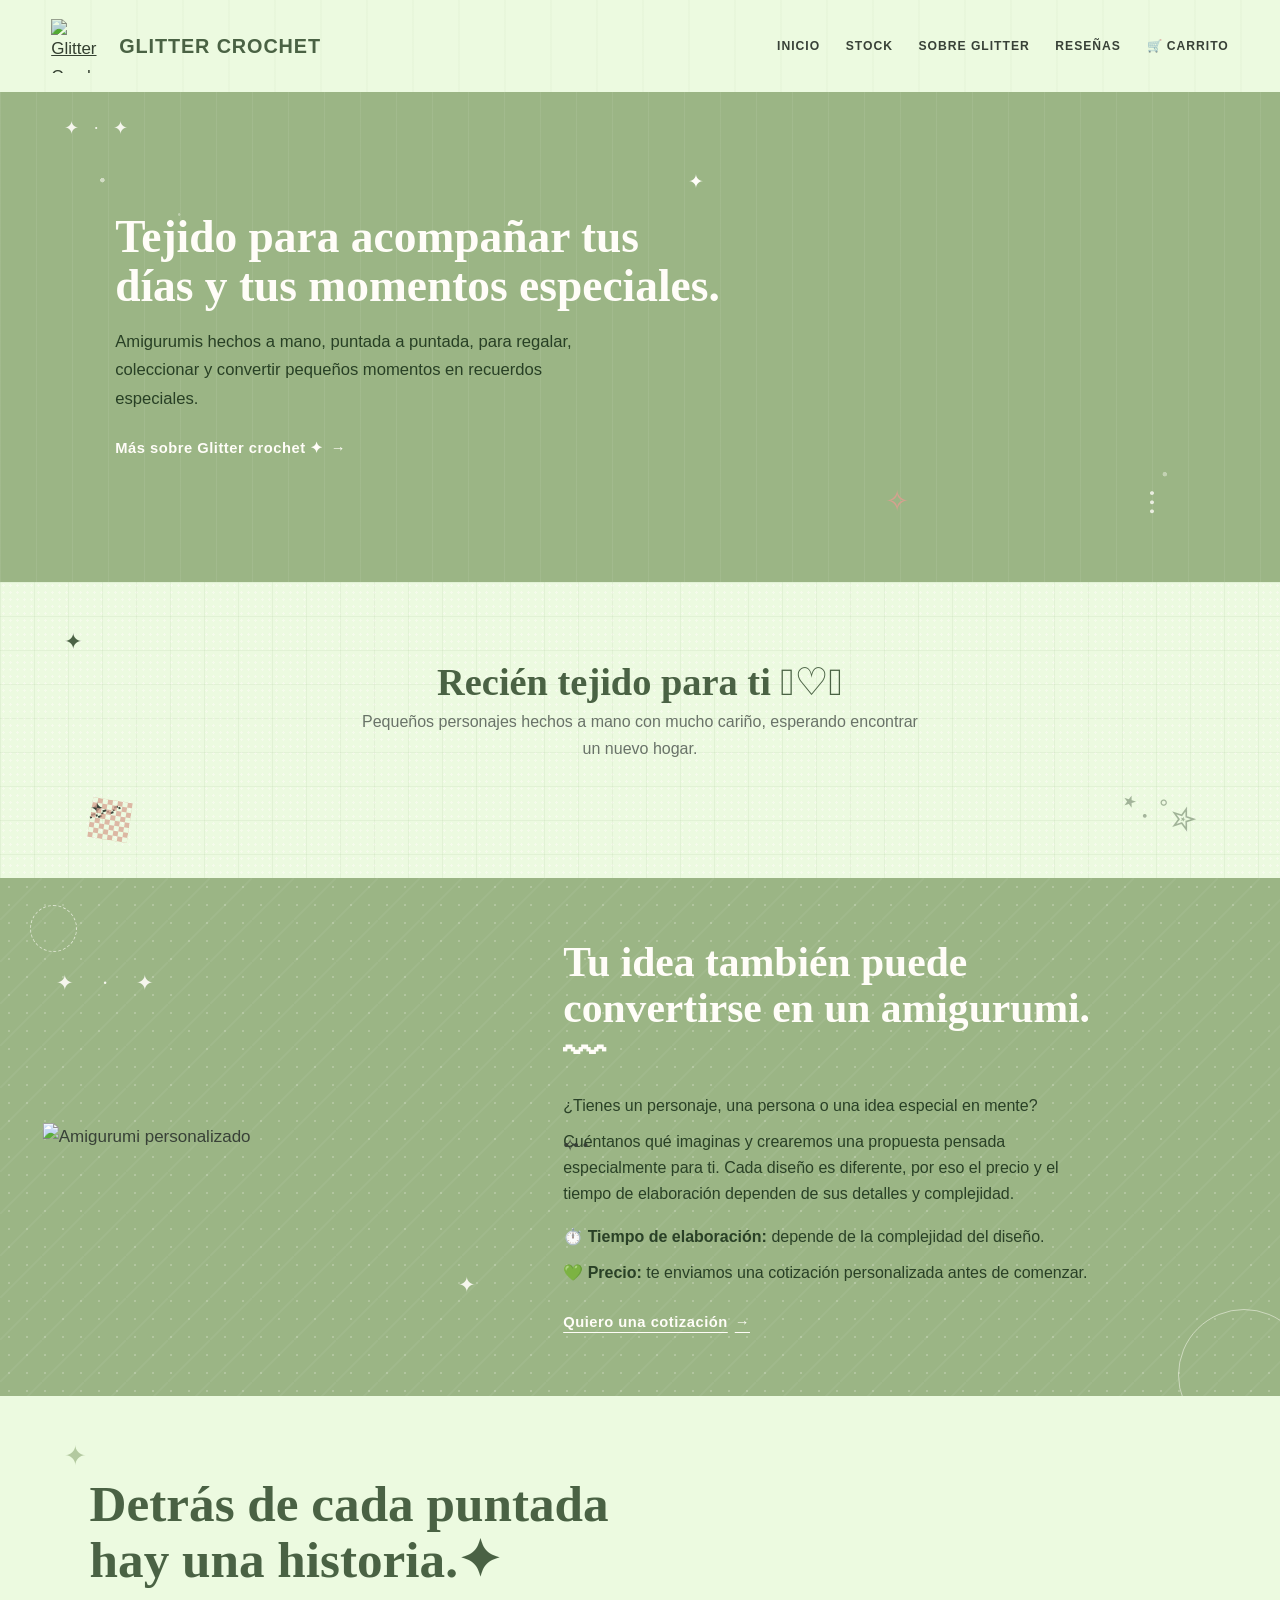
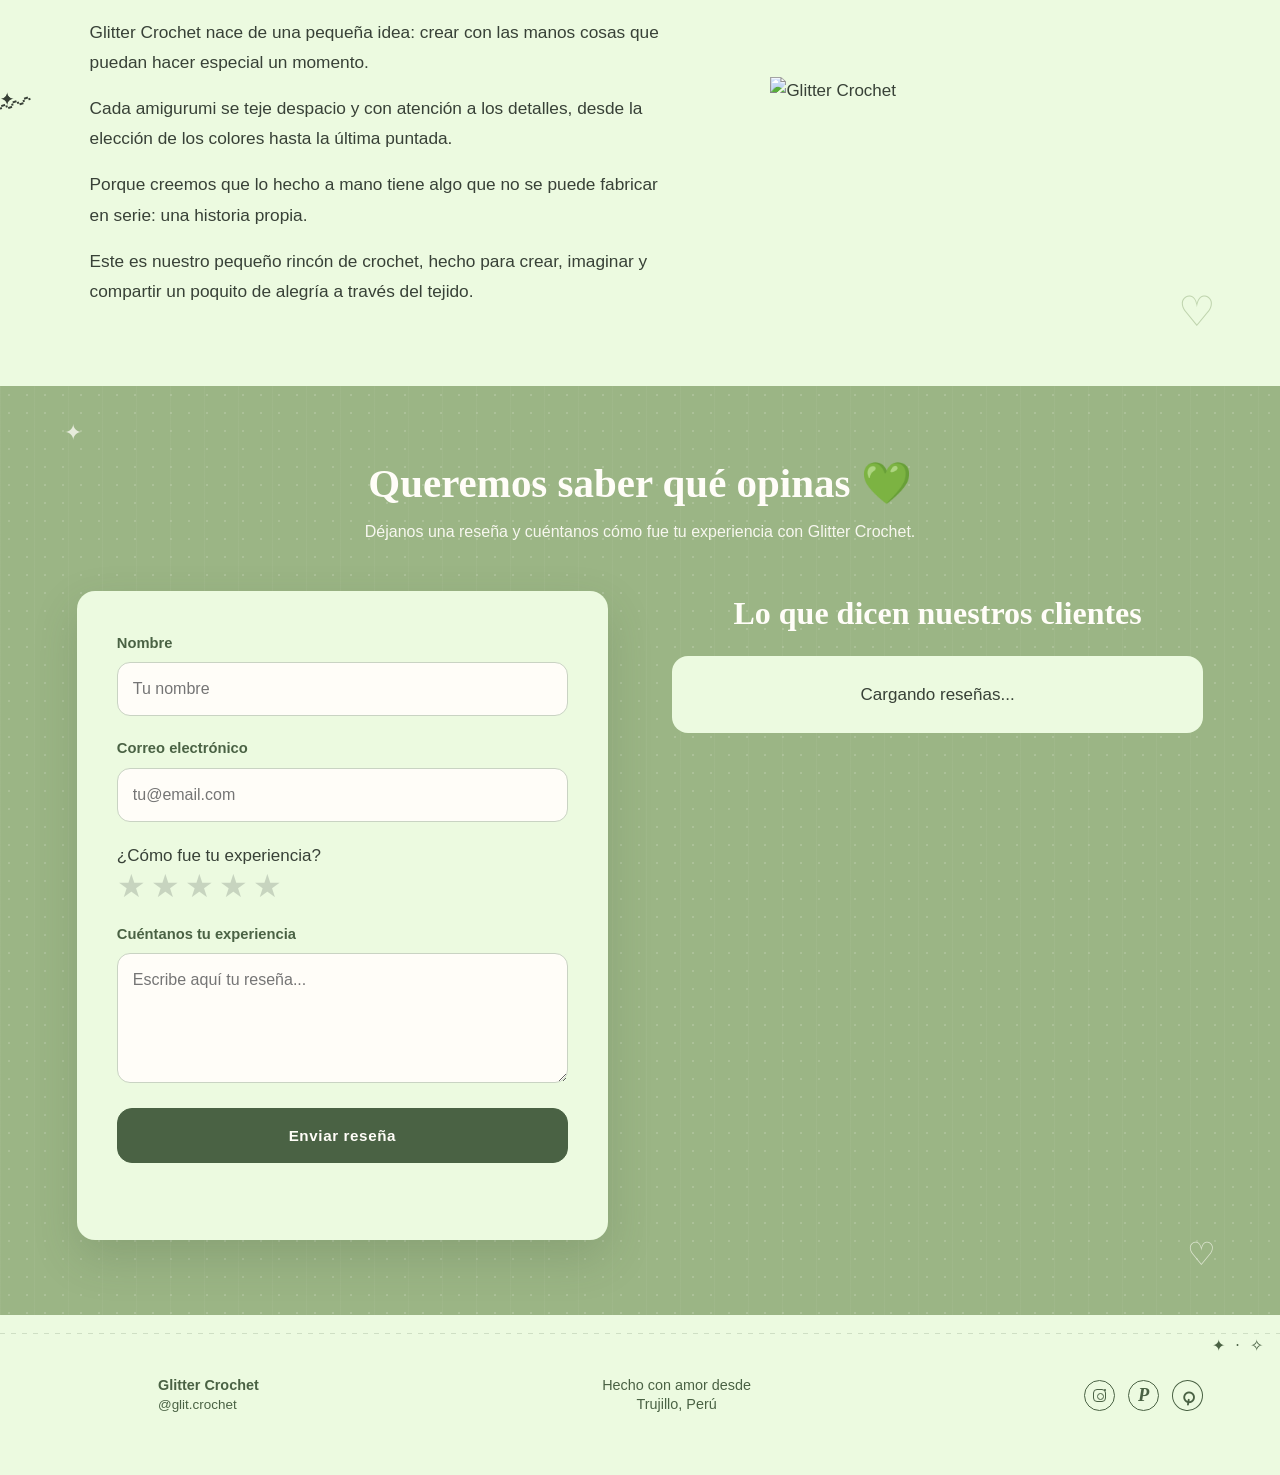
==== index.html @ 91cabe39 "Add files via upload" ====
<!DOCTYPE html>
<html lang="es">

<head>
    <meta charset="UTF-8">
    <meta name="viewport" content="width=device-width, initial-scale=1.0">

    <title>Glitter Crochet</title>

    <link rel="stylesheet" href="styles.css">
</head>

<body>

    <header>

    <a href="#inicio" class="logo">
        <img src="img/logo.jpg.jpeg" alt="Glitter Crochet">
    </a>

    <a href="#inicio" class="marca">Glitter Crochet</a>
    <nav>
    <a href="index.html">Inicio</a>

    <a href="index.html#stock">Stock</a>

    <a href="index.html#nosotros">Sobre Glitter</a>

    <a href="index.html#reseñas">Reseñas</a>

    <a href="carrito.html">
        🛒 Carrito
    </a>

</nav>

</header>


    <main>

        <section id="inicio" class="hero">

            <h2>Tejido para acompañar tus días y tus momentos especiales.</h2>

            <p>
                Amigurumis hechos a mano, puntada a puntada, para regalar, coleccionar y convertir pequeños momentos en recuerdos especiales.
            </p>
<div class="acciones-inicio">

</div>
            <a href="#nosotros" class="boton">
                Más sobre Glitter crochet ✦
            </a>

            <div class="doodles doodles-hero" aria-hidden="true">
                <span class="doodle-star">✦</span>
                <span class="doodle-dots">•••</span>
                <span class="doodle-spark">✧</span>
            </div>

        </section>

        <section id="stock" class="stock">

    <h2>Recién tejido para ti 𓆩♡𓆪</h2>

    <p>Pequeños personajes hechos a mano con mucho cariño, esperando encontrar un nuevo hogar.</p>

    <div id="productos" class="productos"></div>

    <div class="doodles doodles-stock" aria-hidden="true">
        <span class="doodle-star">✦</span>
        <span class="doodle-squiggle">〰</span>
        <span class="doodle-checker"></span>
    </div>

</section>

<section class="cotizacion-banner">

    <div class="cotizacion-imagen">

        <img
            src="img/cotizacion.jpeg"
            alt="Amigurumi personalizado"
        >

    </div>


    <div class="cotizacion-contenido">

        <h2>
            Tu idea también puede convertirse en un amigurumi. 〰
        </h2>

        <p>
            ¿Tienes un personaje, una persona o una idea especial en mente?
        </p>

        <p>
            Cuéntanos qué imaginas y crearemos una propuesta pensada especialmente para ti. Cada diseño es diferente, por eso el precio y el tiempo de elaboración dependen de sus detalles y complejidad.
        </p>

        <p>
            <strong>
                ⏱️ Tiempo de elaboración:
            </strong>
            depende de la complejidad del diseño.
        </p>

        <p>
            <strong>
                💚 Precio:
            </strong>
            te enviamos una cotización personalizada
            antes de comenzar.
        </p>

        <a
            href="solicitud.html"
            class="boton-cotizacion"
        >
            Quiero una cotización
        </a>

        <div class="doodles doodles-cotizacion" aria-hidden="true">
            <span class="doodle-spark">✧</span>
            <span class="doodle-dots">•••</span>
        </div>

    </div>

</section>
        <section id="nosotros" class="nosotros">

            <h2>Detrás de cada puntada hay una historia.✦ </h2>

            <p>
                Glitter Crochet nace de una pequeña idea: crear con las manos cosas que puedan hacer especial un momento.
                
                </p>
                 <p>

                Cada amigurumi se teje despacio y con atención a los detalles, desde la elección de los colores hasta la última puntada. 
                
                </p>
<p>
Porque creemos que lo hecho a mano tiene algo que no se puede fabricar en serie: una historia propia.
                
                </p>
                <p>

Este es nuestro pequeño rincón de crochet, hecho para crear, imaginar y compartir un poquito de alegría a través del tejido.
                
                </p>
                <div class="nosotros-imagen">
            <img src="img/imagen 3.jpeg" alt="Glitter Crochet">
        </div>
        
        <div class="doodles doodles-nosotros" aria-hidden="true">
    <span class="doodle-star">✦</span>
    <span class="doodle-squiggle">〰</span>
    <span class="doodle-spark">✧</span>
</div>

</section>

        <section id="reseñas" class="reseñas">

    <div class="reseñas-contenido">

        <h2>
            Queremos saber qué opinas 💚
        </h2>

        <p class="reseñas-intro">
            Déjanos una reseña y cuéntanos cómo fue tu experiencia con Glitter Crochet.
        </p>


        <form
            id="formularioReseña"
            class="formulario-reseña"
        >

            <div class="campo-reseña">

                <label for="nombreReseña">
                    Nombre
                </label>

                <input
                    type="text"
                    id="nombreReseña"
                    name="nombre"
                    placeholder="Tu nombre"
                    required
                >

            </div>


            <div class="campo-reseña">

                <label for="correoReseña">
                    Correo electrónico
                </label>

                <input
                    type="email"
                    id="correoReseña"
                    name="correo"
                    placeholder="tu@email.com"
                    required
                >

            </div>


            <div class="rating-reseña">

                <label class="campo-reseña">
                    ¿Cómo fue tu experiencia?
                </label>

                <div class="estrellas-input">

                    <input
                        type="radio"
                        id="estrella5"
                        name="rating"
                        value="5"
                        required
                    >

                    <label
                        for="estrella5"
                        title="5 estrellas"
                    >
                        ★
                    </label>


                    <input
                        type="radio"
                        id="estrella4"
                        name="rating"
                        value="4"
                    >

                    <label
                        for="estrella4"
                        title="4 estrellas"
                    >
                        ★
                    </label>


                    <input
                        type="radio"
                        id="estrella3"
                        name="rating"
                        value="3"
                    >

                    <label
                        for="estrella3"
                        title="3 estrellas"
                    >
                        ★
                    </label>


                    <input
                        type="radio"
                        id="estrella2"
                        name="rating"
                        value="2"
                    >

                    <label
                        for="estrella2"
                        title="2 estrellas"
                    >
                        ★
                    </label>


                    <input
                        type="radio"
                        id="estrella1"
                        name="rating"
                        value="1"
                    >

                    <label
                        for="estrella1"
                        title="1 estrella"
                    >
                        ★
                    </label>

                </div>

            </div>


            <div class="campo-reseña">

                <label for="textoReseña">
                    Cuéntanos tu experiencia
                </label>

                <textarea
                    id="textoReseña"
                    name="review"
                    placeholder="Escribe aquí tu reseña..."
                    required
                ></textarea>

            </div>


            <button
                type="submit"
                class="boton-reseña"
            >
                Enviar reseña
            </button>


            <p
                id="mensajeReseña"
                class="mensaje-reseña"
                aria-live="polite"
            ></p>

        </form>


        <div class="reseñas-publicadas">

            <h3>
                Lo que dicen nuestros clientes
            </h3>

            <div
                id="listaReseñas"
                class="lista-reseñas"
            >

                <p class="sin-reseñas">
                    Cargando reseñas...
                </p>

            </div>

        </div>

    </div>

</section>

    </main>


    <footer>

        <p class="footer-brand">Glitter Crochet<br><span>@glit.crochet</span></p>

        <p class="footer-love">Hecho con amor desde<br>Trujillo, Perú</p>

        <div class="footer-social" aria-label="Redes sociales">
            <a class="social-icon instagram" href="https://www.instagram.com/glit.crochet/" target="_blank" rel="noopener noreferrer" aria-label="Instagram">
                <span></span>
            </a>
            <a class="social-icon pinterest" href="https://pin.it/6JangsLad" target="_blank" rel="noopener noreferrer" aria-label="Pinterest">P</a>
            <a class="social-icon whatsapp" href="https://wa.me/51976206458" target="_blank" rel="noopener noreferrer" aria-label="WhatsApp">⌕</a>
        </div>

    </footer>
<div id="galeria" class="galeria">

    <button id="cerrarGaleria" class="cerrar">×</button>

    <button id="anterior" class="flecha izquierda">←</button>

    <div class="galeria-contenido">

        <img id="imagenGaleria" src="" alt="">

        <h2 id="nombreGaleria"></h2>

        <p id="precioGaleria"></p>

        <p id="descripcionGaleria"></p>

        <div id="miniaturas" class="miniaturas"></div>

    </div>

    <button id="siguiente" class="flecha derecha">→</button>

</div>
<script src="https://cdn.jsdelivr.net/npm/@supabase/supabase-js@2"></script>
<script src="supabase.js"></script>
    <script src="products.js"></script>
    <script src="sincronizar-stock.js"></script>
    <script src="app.js"></script>
    <script src="reseña.js"></script>

</body>

</html>
---- styles.css ----
/* =========================================================
   GLITTER CROCHET
   ESTILOS PRINCIPALES
   Diseño editorial, artesanal y delicado
   ========================================================= */


/* =========================================================
   1. FUENTES
   ========================================================= */

/* TEXTOS: JOSEFIN SANS */

@font-face {
    font-family: "Josefin Sans";
    src: url("fonts/JosefinSans/static/JosefinSans-Regular.ttf")
        format("truetype");
    font-weight: 400;
    font-style: normal;
    font-display: swap;
}

@font-face {
    font-family: "Josefin Sans";
    src: url("fonts/JosefinSans/static/JosefinSans-SemiBold.ttf")
        format("truetype");
    font-weight: 600;
    font-style: normal;
    font-display: swap;
}

@font-face {
    font-family: "Josefin Sans";
    src: url("fonts/JosefinSans/static/JosefinSans-Bold.ttf")
        format("truetype");
    font-weight: 700;
    font-style: normal;
    font-display: swap;
}


/* TÍTULOS: TELMA */

@font-face {
    font-family: "Telma";
    src: url("fonts/Telma_Complete/Fonts/Telma-Bold.ttf")
        format("truetype");
    font-weight: 700;
    font-style: normal;
    font-display: swap;
}


/* =========================================================
   2. VARIABLES DE MARCA
   ========================================================= */

:root {
    --verde: #9BB585;
    --verde-oscuro: #4A6244;
    --verde-claro: #D8EACB;

    --crema: #ECFAE0;
    --blanco: #FFFDF8;

    --texto: #384137;
    --texto-suave: #697368;

    --linea: #C9D3C3;

    --rosa: #9B625C;

    --durazno: #D6A18F;

    --fondo-tarjeta: #F7FBED;

    --dorado: #D9B24C;

    --sombra:
        0 10px 24px rgba(57, 76, 53, 0.08);

    --sombra-hover:
        0 14px 30px rgba(57, 76, 53, 0.13);
}


/* =========================================================
   3. RESET Y BASE
   ========================================================= */

* {
    box-sizing: border-box;
    margin: 0;
    padding: 0;
}

html {
    scroll-behavior: smooth;
}

body {
    width: 100%;
    min-width: 320px;

    margin: 0;
    padding: 0;

    overflow-x: hidden;

    background: var(--crema);

    color: var(--texto);

    font-family:
        "Josefin Sans",
        Arial,
        sans-serif;

    font-size: 17px;

    line-height: 1.65;
}

main {
    min-height: 65vh;
}

img {
    display: block;
    max-width: 100%;
}

a {
    color: inherit;
}

button,
input,
textarea,
select {
    font: inherit;
}


/* =========================================================
   4. TÍTULOS GENERALES
   ========================================================= */

h1,
h2,
h3 {
    color: var(--verde-oscuro);

    font-family:
        "Telma",
        Georgia,
        serif;

    font-weight: 700;

    line-height: 1.15;
}

h1 {
    font-size: clamp(2.5rem, 5vw, 4.2rem);
}

h2 {
    font-size: clamp(2.3rem, 4vw, 3.5rem);
}

h3 {
    font-size: 1.1rem;
}


/* =========================================================
   5. BOTONES / ENLACES DE ACCIÓN
   ========================================================= */

.boton,
.boton-cotizacion,
.boton-personaliza,
.eliminar {
    display: inline-flex;

    align-items: center;

    gap: 7px;

    padding: 0;

    border: 0;

    background: transparent;

    color: var(--verde-oscuro);

    cursor: pointer;

    font-family:
        "Josefin Sans",
        Arial,
        sans-serif;

    font-size: 0.92rem;

    font-weight: 700;

    letter-spacing: 0.035em;

    text-decoration: none;
}

.boton::after,
.boton-cotizacion::after,
.boton-personaliza::after {
    content: "→";

    transition:
        transform 0.2s ease;
}

.boton:hover::after,
.boton-cotizacion:hover::after,
.boton-personaliza:hover::after {
    transform: translateX(5px);
}


/* =========================================================
   6. HEADER
   ========================================================= */

body > header {
    position: relative;

    display: flex;

    align-items: center;

    width: 100%;

    min-height: 92px;

    margin: 0;

    gap: 14px;

    padding:
        14px
        clamp(20px, 4vw, 58px);

    background-color: var(--crema);

    background-image:
        repeating-linear-gradient(
            90deg,
            transparent 0,
            transparent 44px,
            rgba(155, 181, 133, 0.10) 45px,
            transparent 46px
        );
}

.logo {
    flex: 0 0 auto;

    display: inline-flex;

    align-items: center;
}

.logo img {
    width: 54px;
    height: 54px;

    object-fit: contain;

    mix-blend-mode: multiply;
}

.marca {
    color: var(--verde-oscuro);

    font-family:
        "Josefin Sans",
        Arial,
        sans-serif;

    font-size:
        clamp(1.18rem, 1.55vw, 1.52rem);

    font-weight: 700;

    letter-spacing: 0.045em;

    text-decoration: none;

    text-transform: uppercase;

    white-space: nowrap;
}

nav {
    display: flex;

    align-items: center;

    justify-content: flex-end;

    gap:
        clamp(14px, 2vw, 29px);

    margin-left: auto;
}

nav a {
    position: relative;

    color: var(--texto);

    font-family:
        "Josefin Sans",
        Arial,
        sans-serif;

    font-size: 0.76rem;

    font-weight: 600;

    letter-spacing: 0.08em;

    text-decoration: none;

    text-transform: uppercase;
}

nav a::after {
    position: absolute;

    right: 0;
    bottom: -5px;
    left: 0;

    height: 1px;

    background: var(--verde-oscuro);

    content: "";

    transform:
        scaleX(0);

    transform-origin: left;

    transition:
        transform 0.2s ease;
}

nav a:hover::after,
nav a:focus-visible::after {
    transform:
        scaleX(1);
}


/* =========================================================
   7. HERO
   ========================================================= */

.hero {
    position: relative;

    isolation: isolate;

    display: flex;

    min-height: 490px;

    flex-direction: column;

    align-items: flex-start;

    justify-content: center;

    overflow: hidden;

    width: 100%;

    padding:
        70px
        clamp(42px, 9vw, 135px);

    background-color: var(--verde);

    background-image:
        repeating-linear-gradient(
            90deg,
            rgba(255, 253, 248, 0.075) 0,
            rgba(255, 253, 248, 0.075) 1px,
            transparent 1px,
            transparent 36px
        ),
        radial-gradient(
            circle at 8% 18%,
            rgba(255, 253, 248, 0.55) 0 2px,
            transparent 2.5px
        ),
        radial-gradient(
            circle at 14% 25%,
            rgba(255, 253, 248, 0.35) 0 1px,
            transparent 1.5px
        ),
        radial-gradient(
            circle at 91% 78%,
            rgba(255, 253, 248, 0.4) 0 2px,
            transparent 2.5px
        );
}

.hero::before {
    position: absolute;

    top: 22px;
    left:
        clamp(28px, 5vw, 88px);

    color:
        rgba(255, 253, 248, 0.9);

    content:
        "✦  ·  ✦";

    font-family: Georgia, serif;

    font-size: 1.1rem;

    letter-spacing: 0.3em;

    pointer-events: none;
}

.hero::after {
    position: absolute;

    z-index: -1;

    top: 50%;

    right:
        clamp(42px, 12vw, 190px);

    width:
        min(20vw, 235px);

    height:
        min(20vw, 235px);

    background:
        url("img/Logo.jpg.jpeg")
        center / contain no-repeat;

    content: "";

    mix-blend-mode: multiply;

    opacity: 0.82;

    transform:
        translateY(-50%);
}

.hero h2 {
    max-width: 610px;

    margin-bottom: 16px;

    color: var(--blanco);

    font-size:
        clamp(2.55rem, 3.55vw, 3.85rem);

    line-height: 1.08;
}

.hero p {
    max-width: 485px;

    margin-bottom: 23px;

    color: #284025;

    font-family:
        "Josefin Sans",
        Arial,
        sans-serif;

    font-size: 1.04rem;

    line-height: 1.72;
}

.hero .boton {
    color: var(--blanco);
}


/* =========================================================
   8. DECORACIONES DEL HERO
   ========================================================= */

.doodles {
    position: absolute;

    z-index: 2;

    pointer-events: none;
}

.doodles-hero {
    inset: 0;
}

.doodle-star,
.doodle-spark,
.doodle-dots,
.doodle-squiggle,
.doodle-checker {
    position: absolute;

    display: block;

    line-height: 1;
}

.doodle-star,
.doodle-spark,
.doodle-dots,
.doodle-squiggle {
    font-family: Georgia, serif;
}

.doodle-dots {
    letter-spacing: 0.22em;
}

.doodle-squiggle {
    font-size: 2rem;

    letter-spacing: -0.28em;

    transform:
        rotate(-18deg);
}

.doodle-checker {
    width: 40px;
    height: 40px;

    background:
        conic-gradient(
            var(--durazno) 25%,
            transparent 0 50%,
            var(--durazno) 0 75%,
            transparent 0
        );

    background-size: 10px 10px;

    opacity: 0.75;

    transform:
        rotate(9deg);
}

.doodles-hero .doodle-star {
    top: 80px;
    right: 45%;

    color: var(--blanco);

    font-size: 1.2rem;
}

.doodles-hero .doodle-dots {
    right: 9%;
    bottom: 70px;

    color:
        rgba(255, 253, 248, 0.78);

    font-size: 1rem;

    transform:
        rotate(90deg);
}

.doodles-hero .doodle-spark {
    right: 29%;
    bottom: 66px;

    color: var(--durazno);

    font-size: 1.8rem;
}


/* =========================================================
   9. CATÁLOGO / STOCK
   ========================================================= */

.stock {
    position: relative;

    overflow: hidden;

    padding:
        78px
        clamp(30px, 7vw, 105px);

    background-color: var(--crema);

    background-image:
        linear-gradient(
            rgba(155, 181, 133, 0.12) 1px,
            transparent 1px
        ),
        linear-gradient(
            90deg,
            rgba(155, 181, 133, 0.12) 1px,
            transparent 1px
        ),
        radial-gradient(
            circle at 50% 50%,
            rgba(255, 253, 248, 0.45) 0 1px,
            transparent 1.5px
        );

    background-size:
        34px 34px,
        34px 34px,
        7px 7px;
}

.stock > h2,
.stock > p,
.productos {
    position: relative;

    z-index: 2;
}

.stock > h2 {
    margin-bottom: 5px;

    font-size:
        clamp(2.35rem, 3vw, 3.25rem);

    text-align: center;
}

.stock > p {
    max-width: 560px;

    margin: 0 auto;

    color: var(--texto-suave);

    font-family:
        "Josefin Sans",
        Arial,
        sans-serif;

    font-size: 1rem;

    text-align: center;
}

.stock::before {
    position: absolute;

    top: 43px;
    left:
        clamp(22px, 5vw, 75px);

    color: var(--verde-oscuro);

    content: "✦";

    font-family: Georgia, serif;

    font-size: 1.35rem;

    pointer-events: none;
}

.stock::after {
    position: absolute;

    right:
        clamp(24px, 6vw, 90px);

    bottom: 40px;

    color: var(--verde-oscuro);

    content: "⋆.˚✮";

    font-family: Georgia, serif;

    font-size: 2rem;

    letter-spacing: 0.15em;

    opacity: 0.46;

    transform:
        rotate(18deg);

    pointer-events: none;
}


/* =========================================================
   10. TARJETAS DE PRODUCTOS
   ========================================================= */

.productos {
    display: grid;

    max-width: 1110px;

    grid-template-columns:
        repeat(3, minmax(0, 1fr));

    gap: 22px;

    margin:
        38px auto 0;

    text-align: left;
}

.producto {
    position: relative;

    display: flex;

    min-width: 0;

    flex-direction: column;

    overflow: hidden;

    border: 0;

    background-color: var(--fondo-tarjeta);

    background-image:
        repeating-linear-gradient(
            135deg,
            rgba(155, 181, 133, 0.045) 0,
            rgba(155, 181, 133, 0.045) 1px,
            transparent 1px,
            transparent 10px
        );

    box-shadow:
        0 1px 0 var(--linea);

    transition:
        transform 0.25s ease,
        box-shadow 0.25s ease;
}

.producto:hover {
    box-shadow: var(--sombra-hover);

    transform:
        translateY(-5px);
}

.producto::after {
    position: absolute;

    top: 12px;
    right: 13px;

    z-index: 2;

    color: var(--blanco);

    content: "✦";

    font-family: Georgia, serif;

    font-size: 1rem;

    text-shadow:
        0 1px 4px rgba(57, 65, 55, 0.35);
}

.producto img {
    width: 100%;
    height: 280px;

    background: #DCEBD2;

    object-fit: cover;
}

.producto h3 {
    margin:
        21px 20px 4px;

    color: var(--texto);

    font-family:
        "Telma",
        Georgia,
        serif;

    font-size: 1.1rem;
}

.producto p {
    margin:
        4px 20px;

    color: var(--texto-suave);

    font-family:
        "Josefin Sans",
        Arial,
        sans-serif;
}

.producto .precio {
    margin-top: 10px;

    color: var(--verde-oscuro);

    font-size: 1.08rem;

    font-weight: 700;
}

.disponible {
    color: var(--verde-oscuro) !important;

    font-weight: 600;
}

.agotado {
    color: var(--rosa) !important;

    font-weight: 700;
}

.producto button {
    align-self: flex-start;

    margin:
        18px 20px 22px;

    padding: 0;

    border: 0;

    background: transparent;

    color: var(--verde-oscuro);

    cursor: pointer;

    font-family:
        "Josefin Sans",
        Arial,
        sans-serif;

    font-size: 0.9rem;

    font-weight: 700;

    letter-spacing: 0.03em;
}

.producto button::after {
    margin-left: 7px;

    content: "→";
}

.producto button:hover {
    text-decoration: underline;

    text-underline-offset: 4px;
}


/* =========================================================
   11. COTIZACIÓN
   ========================================================= */

.cotizacion-banner {
    position: relative;

    display: grid;

    grid-template-columns:
        minmax(260px, 0.8fr)
        minmax(380px, 1.2fr);

    min-height: 410px;

    overflow: hidden;

    background-color: var(--verde);

    background-image:
        radial-gradient(
            rgba(255, 253, 248, 0.22) 1px,
            transparent 1.5px
        ),
        linear-gradient(
            135deg,
            transparent 0 48%,
            rgba(255, 253, 248, 0.055) 49% 51%,
            transparent 52%
        );

    background-size:
        18px 18px,
        42px 42px;
}

.cotizacion-banner::before {
    position: absolute;

    top: 27px;
    left: 30px;

    width: 45px;
    height: 45px;

    border:
        1px dashed
        rgba(255, 253, 248, 0.65);

    border-radius: 50%;

    content: "";

    pointer-events: none;
}

.cotizacion-banner::after {
    position: absolute;

    right: -30px;
    bottom: -45px;

    width: 130px;
    height: 130px;

    border:
        1px solid
        rgba(255, 253, 248, 0.5);

    border-radius: 50%;

    content: "";

    pointer-events: none;
}

.cotizacion-imagen {
    position: relative;

    display: flex;

    align-items: center;

    justify-content: center;

    overflow: hidden;

    padding: 26px 8px;
}

.cotizacion-imagen img {
    width: 142%;

    max-width: none;

    height: auto;

    object-fit: contain;

    transform:
        translateX(7%);
}

.cotizacion-imagen::before,
.cotizacion-imagen::after {
    position: absolute;

    z-index: 1;

    color:
        rgba(255, 253, 248, 0.9);

    font-family: Georgia, serif;

    pointer-events: none;
}

.cotizacion-imagen::before {
    top: 17%;
    left: 11%;

    content: "✦ · ✦";

    font-size: 1.3rem;

    letter-spacing: 0.55em;
}

.cotizacion-imagen::after {
    right: 7%;
    bottom: 18%;

    content: "✦";

    font-size: 1.3rem;
}

.cotizacion-contenido {
    position: relative;

    z-index: 1;

    display: flex;

    max-width: 670px;

    flex-direction: column;

    align-items: flex-start;

    justify-content: center;

    padding:
        62px
        clamp(38px, 6vw, 92px)
        62px
        clamp(26px, 4vw, 58px);
}

.cotizacion-contenido h2 {
    max-width: 560px;

    margin-bottom: 16px;

    color: var(--blanco);

    font-size:
        clamp(2.35rem, 3.25vw, 3.5rem);

    line-height: 1.1;
}

.cotizacion-contenido p {
    max-width: 575px;

    margin-bottom: 10px;

    color: #294026;

    font-family:
        "Josefin Sans",
        Arial,
        sans-serif;

    font-size: 1rem;

    line-height: 1.62;
}

.cotizacion-contenido p:nth-of-type(2) {
    margin-bottom: 17px;
}

.boton-cotizacion {
    margin-top: 14px;

    color: var(--blanco);

    text-decoration: underline;

    text-decoration-thickness: 1px;

    text-underline-offset: 5px;
}


/* =========================================================
   12. SOBRE GLITTER
   ========================================================= */

.nosotros {
    position: relative;

    overflow: hidden;

    width: 100%;

    padding:
        80px
        clamp(24px, 7vw, 100px);

    background: var(--crema);
}

.nosotros-contenido {
    position: relative;

    z-index: 2;

    display: grid;

    width: min(1200px, 100%);

    grid-template-columns:
        minmax(0, 1fr)
        minmax(280px, 400px);

    align-items: center;

    gap:
        clamp(45px, 7vw, 90px);

    margin: 0 auto;
}


/* TEXTO */

.nosotros-texto {
    width: 100%;

    max-width: 680px;
}

.nosotros-texto h2 {
    margin-top: 0;

    margin-bottom: 22px;

    color: var(--verde-oscuro);

    font-family:
        "Telma",
        Georgia,
        serif;

    font-size:
        clamp(2.4rem, 4vw, 3.8rem);

    line-height: 1.08;
}

.nosotros-texto p {
    margin-bottom: 16px;

    color: var(--texto-suave);

    font-family:
        "Josefin Sans",
        Arial,
        sans-serif;

    font-size: 1.02rem;

    line-height: 1.78;
}


/* IMAGEN */

.nosotros-imagen {
    width: 100%;

    max-width: 600px;

    justify-self: end;

    display: flex;

    align-items: center;

    justify-content: center;

    background: transparent;

    border: none;

    box-shadow: none;

    outline: none;

    padding: 0;

    margin: 0;
}

.nosotros-imagen img {
    display: block;

    width: 100%;

    max-width: 600px;

    height: auto;

    background: transparent;

    border: none !important;

    outline: none !important;

    box-shadow: none !important;

    border-radius: 0 !important;

    padding: 0;

    margin: 0;

    object-fit: contain;

    transition: none !important;

    transform: none !important;
}

.nosotros-imagen:hover,
.nosotros-imagen img:hover {
    background: transparent !important;

    border: none !important;

    box-shadow: none !important;

    outline: none !important;

    transform: none !important;

    filter: none !important;
}


/* DECORACIONES */

.nosotros::before {
    position: absolute;

    top: 38px;
    left: 5%;

    color: var(--verde);

    content: "✦";

    font-family: Georgia, serif;

    font-size: 1.7rem;

    opacity: 0.7;
}

.nosotros::after {
    position: absolute;

    right: 5%;
    bottom: 40px;

    color: var(--verde);

    content: "♡";

    font-family: Georgia, serif;

    font-size: 2.6rem;

    opacity: 0.55;
}


/* =========================================================
   13. RESEÑAS
   ========================================================= */

.reseñas {
    position: relative;

    overflow: hidden;

    width: 100%;

    padding:
        75px
        clamp(30px, 6vw, 90px);

    background-color: var(--verde);

    color: var(--blanco);

    background-image:
        radial-gradient(
            rgba(255, 253, 248, 0.16) 1px,
            transparent 1.5px
        ),
        repeating-linear-gradient(
            90deg,
            rgba(255, 253, 248, 0.045) 0,
            rgba(255, 253, 248, 0.045) 1px,
            transparent 1px,
            transparent 34px
        );

    background-size:
        18px 18px,
        34px 34px;
}


/* =========================================================
   CONTENEDOR DE RESEÑAS
   ========================================================= */

.reseñas-contenido {
    position: relative;

    z-index: 2;

    display: grid;

    width: min(1150px, 100%);

    grid-template-columns:
        minmax(0, 1fr)
        minmax(0, 1fr);

    column-gap:
        clamp(35px, 5vw, 75px);

    row-gap: 0;

    margin: 0 auto;

    box-sizing: border-box;
}


/* =========================================================
   TÍTULO
   ========================================================= */

.reseñas h2 {
    grid-column: 1 / -1;

    width: 100%;

    max-width: 700px;

    margin:
        0 auto 12px;

    color: var(--blanco);

    font-family:
        "Telma",
        Georgia,
        serif;

    font-size:
        clamp(2rem, 3.2vw, 2.7rem);

    font-weight: 700;

    line-height: 1.1;

    text-align: center;
}


/* =========================================================
   TEXTO INTRODUCTORIO
   ========================================================= */

.reseñas-intro {
    grid-column: 1 / -1;

    width: min(680px, 100%);

    margin:
        0 auto 45px;

    color:
        rgba(255, 253, 248, 0.92);

    font-family:
        "Josefin Sans",
        Arial,
        sans-serif;

    font-size: 1rem;

    line-height: 1.7;

    text-align: center;
}


/* =========================================================
   FORMULARIO
   ========================================================= */

.formulario-reseña {
    grid-column: 1;

    width: 100%;

    max-width: none;

    margin: 0;

    padding:
        clamp(25px, 4vw, 40px);

    box-sizing: border-box;

    border-radius: 18px;

    background: var(--crema);

    color: var(--texto);

    box-shadow:
        0 18px 45px
        rgba(56, 79, 48, 0.18);

    position: relative;

    left: auto;

    right: auto;
}


/* Campos */

.campo-reseña {
    width: 100%;

    box-sizing: border-box;

    margin-bottom: 20px;
}

.campo-reseña label {
    display: block;

    margin-bottom: 7px;

    color: var(--verde-oscuro);

    font-family:
        "Josefin Sans",
        Arial,
        sans-serif;

    font-size: 0.92rem;

    font-weight: 700;
}

.campo-reseña input,
.campo-reseña textarea,
.campo-reseña select {
    display: block;

    width: 100%;

    max-width: 100%;

    box-sizing: border-box;

    padding:
        13px
        15px;

    border:
        1px solid
        var(--linea);

    border-radius: 13px;

    outline: none;

    background: var(--blanco);

    color: var(--texto);

    font-family:
        "Josefin Sans",
        Arial,
        sans-serif;

    font-size: 1rem;

    transition:
        border-color 0.2s ease,
        box-shadow 0.2s ease;

    margin: 0;
}

.campo-reseña input:focus,
.campo-reseña textarea:focus,
.campo-reseña select:focus {
    border-color: var(--verde-oscuro);

    box-shadow:
        0 0 0 3px
        rgba(155, 181, 133, 0.25);
}

.campo-reseña textarea {
    min-height: 130px;

    resize: vertical;
}


/* =========================================================
   ESTRELLAS DEL FORMULARIO
   ========================================================= */

.rating-reseña {
    width: 100%;

    margin-bottom: 20px;
}

.estrellas-input {
    display: flex;

    flex-direction: row-reverse;

    align-items: center;

    justify-content: flex-end;

    gap: 5px;
}

.estrellas-input input {
    position: absolute;

    width: 1px;
    height: 1px;

    opacity: 0;

    pointer-events: none;
}

.estrellas-input label {
    margin: 0;

    color: #C7D4BF;

    cursor: pointer;

    font-size: 2rem;

    line-height: 1;

    transition:
        color 0.2s ease,
        transform 0.2s ease;
}

.estrellas-input label:hover,
.estrellas-input label:hover ~ label,
.estrellas-input input:checked ~ label {
    color: var(--dorado);

    transform:
        scale(1.08);
}


/* =========================================================
   BOTÓN
   ========================================================= */

.boton-reseña {
    display: block;

    width: 100%;

    margin: 25px auto 0;

    padding:
        14px
        24px;

    border:
        1px solid
        var(--verde-oscuro);

    border-radius: 15px;

    background: var(--verde-oscuro);

    color: var(--blanco);

    cursor: pointer;

    font-family:
        "Josefin Sans",
        Arial,
        sans-serif;

    font-size: 0.95rem;

    font-weight: 700;

    letter-spacing: 0.04em;

    transition:
        background 0.2s ease,
        color 0.2s ease,
        transform 0.2s ease,
        box-shadow 0.2s ease;
}

.boton-reseña:hover {
    background: transparent;

    color: var(--verde-oscuro);

    transform:
        translateY(-2px);

    box-shadow:
        0 7px 18px
        rgba(56, 79, 48, 0.12);
}


/* =========================================================
   MENSAJE
   ========================================================= */

.mensaje-reseña {
    width: 100%;

    min-height: 22px;

    margin:
        15px 0 0;

    color: var(--verde-oscuro);

    font-family:
        "Josefin Sans",
        Arial,
        sans-serif;

    font-size: 0.9rem;

    line-height: 1.5;

    text-align: center;
}


/* =========================================================
   RESEÑAS PUBLICADAS
   ========================================================= */

.reseñas-publicadas {
    grid-column: 2;

    width: 100%;

    max-width: none;

    margin: 0;

    box-sizing: border-box;
}

.reseñas-publicadas h3 {
    margin:
        5px 0 25px;

    color: var(--blanco);

    font-family:
        "Telma",
        Georgia,
        serif;

    font-size:
        clamp(1.8rem, 2.5vw, 2.25rem);

    line-height: 1.1;

    text-align: center;
}


/* =========================================================
   LISTA DE RESEÑAS
   ========================================================= */

.lista-reseñas {
    width: 100%;

    display: flex;

    flex-direction: column;

    gap: 18px;

    box-sizing: border-box;
}


/* =========================================================
   TARJETAS DE RESEÑAS
   ========================================================= */

.resena-card {
    position: relative;

    width: 100%;

    box-sizing: border-box;

    margin: 0;

    padding:
        22px
        24px;

    border:
        1px solid
        rgba(74, 98, 68, 0.13);

    border-radius: 16px;

    background: var(--crema);

    color: var(--texto);

    box-shadow:
        0 10px 25px
        rgba(56, 79, 48, 0.12);

    text-align: left;

    transition:
        transform 0.25s ease,
        box-shadow 0.25s ease;
}

.resena-card:hover {
    transform:
        translateY(-3px);

    box-shadow:
        0 15px 32px
        rgba(56, 79, 48, 0.17);
}


/* Estrellitas de la reseña publicada */

.resena-estrellas {
    margin-bottom: 10px;

    color: var(--dorado);

    font-family:
        "Josefin Sans",
        Arial,
        sans-serif;

    font-size: 1.05rem;

    letter-spacing: 0.08em;
}


/* Texto */

.resena-texto {
    margin-bottom: 12px;

    color: var(--texto);

    font-family:
        "Josefin Sans",
        Arial,
        sans-serif;

    font-size: 0.97rem;

    line-height: 1.65;
}


/* Nombre */

.resena-nombre {
    margin: 0;

    color: var(--verde-oscuro);

    font-family:
        "Josefin Sans",
        Arial,
        sans-serif;

    font-size: 0.9rem;

    font-weight: 700;

    text-align: right;
}


/* =========================================================
   SIN RESEÑAS
   ========================================================= */

.sin-reseñas {
    width: 100%;

    box-sizing: border-box;

    margin: 0;

    padding:
        25px;

    border-radius: 16px;

    background: var(--crema);

    color: var(--texto);

    text-align: center;

    line-height: 1.6;
}


/* =========================================================
   DECORACIONES DE RESEÑAS
   ========================================================= */

.reseñas::before {
    position: absolute;

    top: 30px;
    left:
        clamp(20px, 5vw, 70px);

    color:
        rgba(255, 253, 248, 0.75);

    content: "✦";

    font-family: Georgia, serif;

    font-size: 1.35rem;

    pointer-events: none;
}

.reseñas::after {
    position: absolute;

    right:
        clamp(20px, 5vw, 70px);

    bottom: 35px;

    color:
        rgba(255, 253, 248, 0.65);

    content: "♡";

    font-family: Georgia, serif;

    font-size: 2rem;

    pointer-events: none;
}


/* =========================================================
   14. GALERÍA / MODAL
   ========================================================= */

.galeria {
    position: fixed;

    z-index: 1000;

    inset: 0;

    display: none;

    align-items: center;

    justify-content: center;

    padding: 32px;

    background:
        rgba(43, 57, 40, 0.8);
}

.galeria-contenido {
    position: relative;

    width: min(700px, 100%);

    max-height: 90vh;

    overflow-y: auto;

    padding: 35px;

    background: var(--crema);

    text-align: center;
}

.galeria-contenido > img {
    width:
        min(100%, 500px);

    height:
        min(60vh, 500px);

    margin: 0 auto;

    background: #DCEBD2;

    object-fit: contain;
}

.cerrar,
.flecha,
.foto-principal button {
    display: grid;

    width: 42px;
    height: 42px;

    place-items: center;

    border:
        1px solid
        var(--linea);

    background: var(--crema);

    color: var(--verde-oscuro);

    cursor: pointer;

    font-size: 1.4rem;
}

.cerrar {
    position: absolute;

    z-index: 2;

    top: 12px;
    right: 12px;
}

.flecha {
    position: absolute;

    top: 50%;

    transform:
        translateY(-50%);
}

.flecha.izquierda {
    left: 25px;
}

.flecha.derecha {
    right: 25px;
}

.cerrar:hover,
.flecha:hover,
.foto-principal button:hover {
    background: var(--verde-oscuro);

    color: var(--blanco);
}

#nombreGaleria {
    margin-top: 19px;

    color: var(--verde-oscuro);

    font-family:
        "Telma",
        Georgia,
        serif;

    font-size: 2.4rem;

    font-weight: 700;
}

#precioGaleria {
    color: var(--verde-oscuro);

    font-family:
        "Josefin Sans",
        Arial,
        sans-serif;

    font-size: 1.1rem;

    font-weight: 700;
}

.miniaturas {
    display: flex;

    flex-wrap: wrap;

    justify-content: center;

    gap: 10px;

    margin-top: 18px;
}

.miniaturas img {
    width: 68px;
    height: 68px;

    border:
        1px solid
        transparent;

    cursor: pointer;

    object-fit: cover;
}

.miniaturas img:hover {
    border-color: var(--verde-oscuro);
}


/* =========================================================
   15. PÁGINA DE PRODUCTO
   ========================================================= */

.detalle-producto {
    display: grid;

    max-width: 1160px;

    grid-template-columns:
        1fr 1fr;

    align-items: center;

    gap:
        clamp(35px, 7vw, 90px);

    margin:
        75px auto;

    padding:
        0 30px;
}

.foto-principal {
    display: flex;

    align-items: center;

    justify-content: center;

    gap: 12px;
}

.foto-principal img {
    width:
        min(100%, 460px);

    height: 460px;

    background: #DCEBD2;

    object-fit: contain;
}

.informacion-producto {
    text-align: left;
}

.informacion-producto h1 {
    margin-bottom: 12px;
}

.informacion-producto .precio {
    margin-bottom: 14px;

    color: var(--verde-oscuro);

    font-family:
        "Josefin Sans",
        Arial,
        sans-serif;

    font-size: 1.32rem;

    font-weight: 700;
}

.informacion-producto p {
    margin-bottom: 13px;
}

.extra-producto {
    margin:
        23px 0;

    padding:
        14px 0;

    border-top:
        1px solid
        var(--linea);

    border-bottom:
        1px solid
        var(--linea);
}

.botones-producto {
    display: flex;

    flex-wrap: wrap;

    align-items: center;

    gap: 24px;
}

.boton-carrito,
.boton-checkout,
.boton-whatsapp {
    border:
        1px solid
        var(--verde-oscuro);

    border-radius: 0;

    background: var(--verde-oscuro);

    color: var(--blanco);

    cursor: pointer;

    font-family:
        "Josefin Sans",
        Arial,
        sans-serif;

    font-size: 0.92rem;

    font-weight: 700;

    letter-spacing: 0.045em;

    transition:
        background 0.2s ease,
        color 0.2s ease;
}

.boton-carrito {
    padding:
        13px 18px;
}

.boton-carrito:hover,
.boton-checkout:hover,
.boton-whatsapp:hover {
    background: transparent;

    color: var(--verde-oscuro);
}

.boton-personaliza {
    color: var(--verde-oscuro);
}


/* =========================================================
   16. PRODUCTOS RELACIONADOS
   ========================================================= */

.relacionados {
    max-width: 1160px;

    margin:
        90px auto;

    padding:
        0 30px;
}

.relacionados h2 {
    margin-bottom: 28px;
}

.productos-relacionados {
    display: flex;

    gap: 20px;

    overflow-x: auto;

    padding-bottom: 14px;
}

.producto-relacionado {
    flex:
        0 0 240px;

    overflow: hidden;

    border:
        1px solid
        var(--linea);

    background:
        rgba(255, 253, 248, 0.56);

    cursor: pointer;
}

.producto-relacionado img {
    display: block;

    width: 100%;
    height: 235px;

    object-fit: cover;
}

.producto-relacionado h3 {
    margin:
        17px 17px 5px;
}

.producto-relacionado p {
    margin:
        0 17px 18px;

    color: var(--verde-oscuro);

    font-family:
        "Josefin Sans",
        Arial,
        sans-serif;

    font-weight: 700;
}


/* =========================================================
   17. CARRITO / CHECKOUT / PAGO
   ========================================================= */

.carrito,
.checkout,
.pago,
.pedido,
.solicitud,
.confirmacion {
    max-width: 900px;

    margin:
        70px auto;

    padding:
        0 30px;
}

.carrito > h1,
.checkout > h1,
.pago > h1,
.pedido > h1,
.solicitud > h1,
.confirmacion h1 {
    margin-bottom: 12px;

    text-align: center;
}

.checkout-intro,
.pago-intro,
.pedido-intro,
.solicitud > p,
.confirmacion > p {
    max-width: 600px;

    margin:
        0 auto 35px;

    color: var(--texto-suave);

    text-align: center;
}

.producto-carrito,
.resumen-pedido {
    display: flex;

    align-items: center;

    gap: 25px;

    margin-bottom: 20px;

    padding: 20px;

    border:
        1px solid
        var(--linea);

    background:
        rgba(255, 253, 248, 0.55);
}

.producto-carrito img,
.resumen-pedido img {
    width: 145px;
    height: 145px;

    object-fit: cover;
}

.informacion-carrito {
    flex: 1;
}

.informacion-carrito h2,
.resumen-pedido h2 {
    margin-bottom: 5px;

    font-family:
        "Josefin Sans",
        Arial,
        sans-serif;

    font-size: 1.16rem;

    font-weight: 700;
}

.cantidad {
    display: flex;

    align-items: center;

    gap: 12px;

    margin:
        14px 0;
}

.cantidad button {
    width: 30px;
    height: 30px;

    border:
        1px solid
        var(--verde-oscuro);

    border-radius: 0;

    background: transparent;

    color: var(--verde-oscuro);

    cursor: pointer;
}

.cantidad button:hover {
    background: var(--verde-oscuro);

    color: var(--blanco);
}

.cantidad span {
    font-weight: 700;
}

.eliminar {
    color: var(--rosa);

    font-size: 0.8rem;
}

.eliminar:hover {
    text-decoration: underline;
}

#totalCarrito,
#totalPago {
    margin-top: 30px;

    padding-top: 22px;

    border-top:
        1px solid
        var(--linea);

    text-align: right;
}

#totalCarrito h2,
#totalPago h2 {
    font-family:
        "Josefin Sans",
        Arial,
        sans-serif;

    font-size: 1.4rem;

    font-weight: 700;
}

.boton-checkout {
    display: block;

    width: 100%;

    max-width: 430px;

    margin:
        27px auto 0;

    padding:
        14px 18px;
}


/* =========================================================
   18. FORMULARIOS GENERALES
   ========================================================= */

#formularioCheckout,
#formularioSolicitud,
.resumen-pago,
.metodos-pago,
.confirmacion-pago,
.opciones-pedido-container,
.comentario-pedido,
.adelanto-pedido,
.numero-pedido,
.instrucciones-whatsapp {
    padding:
        clamp(22px, 4vw, 38px);

    border:
        1px solid
        var(--linea);

    background:
        rgba(255, 253, 248, 0.58);
}

.resumen-pago,
.metodos-pago,
.confirmacion-pago,
.opciones-pedido-container,
.comentario-pedido,
.adelanto-pedido,
.numero-pedido,
.instrucciones-whatsapp {
    margin-bottom: 22px;
}

.campo,
.campo-solicitud,
.opcion-pedido {
    margin-bottom: 21px;
}

.campo label,
.campo-solicitud label,
.opcion-pedido label,
.comentario-pedido label,
.comentario-solicitud label {
    display: block;

    margin-bottom: 7px;

    color: var(--verde-oscuro);

    font-weight: 700;
}

.campo input,
.campo textarea,
.campo-solicitud input,
.campo-solicitud textarea,
.opcion-pedido input,
.comentario-pedido textarea,
.comentario-solicitud textarea {
    width: 100%;

    padding:
        12px 0;

    border: 0;

    border-bottom:
        1px solid
        #9EAF9B;

    border-radius: 0;

    outline: 0;

    background: transparent;

    color: var(--texto);
}

.campo textarea,
.campo-solicitud textarea,
.comentario-pedido textarea,
.comentario-solicitud textarea {
    min-height: 100px;

    resize: vertical;
}

.campo input:focus,
.campo textarea:focus,
.campo-solicitud input:focus,
.campo-solicitud textarea:focus,
.opcion-pedido input:focus,
.comentario-pedido textarea:focus,
.comentario-solicitud textarea:focus {
    border-color: var(--verde-oscuro);
}

.comentario-solicitud {
    margin:
        25px 0;

    padding:
        18px 0;

    border-top:
        1px solid
        var(--linea);

    border-bottom:
        1px solid
        var(--linea);
}

.comentario-solicitud p {
    margin-bottom: 8px;

    color: var(--texto-suave);

    font-size: 0.9rem;
}

.resumen-pago h2,
.metodos-pago h2,
.opciones-pedido-container h2,
.adelanto-pedido h2,
.instrucciones-whatsapp h2 {
    margin-bottom: 17px;

    font-family:
        "Josefin Sans",
        Arial,
        sans-serif;

    font-size: 1.25rem;

    font-weight: 700;
}

.metodo {
    padding:
        18px 0;

    border-bottom:
        1px solid
        var(--linea);
}

.metodo:last-of-type {
    border-bottom: 0;
}

.metodo h3 {
    margin-bottom: 6px;
}

.qr-pago {
    margin-top: 18px;

    text-align: center;
}

.qr-pago img {
    width:
        min(250px, 100%);

    margin: 0 auto;

    border:
        1px solid
        var(--linea);
}

.qr-yape {
    display: block;

    width: 260px;

    height: auto;

    margin:
        15px auto;
}

.confirmacion-pago,
.confirmacion {
    text-align: center;
}

.confirmacion-icono {
    margin-bottom: 12px;

    font-size: 3.3rem;
}

.numero-pedido strong {
    display: block;

    color: var(--verde-oscuro);

    font-size: 1.65rem;

    letter-spacing: 0.08em;
}

.instrucciones-whatsapp p {
    margin-bottom: 20px;
}

.boton-whatsapp {
    width: 100%;

    max-width: 400px;

    padding:
        14px 18px;
}


/* =========================================================
   19. FOOTER
   ========================================================= */

footer {
    position: relative;

    display: grid;

    width: 100%;

    min-height: 160px;

    grid-template-columns:
        minmax(200px, 1fr)
        1fr
        minmax(180px, 1fr);

    align-items: center;

    gap: 20px;

    margin: 0;

    padding:
        31px
        clamp(28px, 6vw, 92px)
        31px
        150px;

    overflow: hidden;

    border: 0;

    background-color: var(--crema);

    background-image:
        repeating-linear-gradient(
            90deg,
            rgba(73, 98, 68, 0.18) 0,
            rgba(73, 98, 68, 0.18) 5px,
            transparent 5px,
            transparent 11px
        );

    background-size: 100% 1px;

    background-position:
        left 18px;

    background-repeat: repeat-x;
}

footer::before {
    position: absolute;

    top: 18px;
    right: 14px;

    color: var(--verde-oscuro);

    content: "✦  ·  ✧";

    font-family: Georgia, serif;

    font-size: 1rem;

    letter-spacing: 0.2em;
}

footer::after {
    position: absolute;

    bottom: 27px;
    left: 36px;

    width: 76px;
    height: 76px;

    background:
        url("img/imagen 2.jpeg")
        center / contain no-repeat;

    content: "";

    pointer-events: none;
}

footer .footer-brand,
footer .footer-love {
    margin: 0;

    color: var(--verde-oscuro);

    font-family:
        "Josefin Sans",
        Arial,
        sans-serif;

    font-size: 0.9rem;

    line-height: 1.35;
}

footer .footer-brand {
    grid-column: 1;

    margin-left: 8px;

    font-weight: 700;

    text-align: left;
}

footer .footer-brand span {
    font-size: 0.84rem;

    font-weight: 400;
}

footer .footer-love {
    grid-column: 2;

    text-align: center;
}

.footer-social {
    display: flex;

    grid-column: 3;

    align-items: center;

    justify-content: flex-end;

    gap: 13px;
}

.social-icon {
    position: relative;

    display: inline-grid;

    width: 31px;
    height: 31px;

    place-items: center;

    border:
        1px solid
        var(--verde-oscuro);

    border-radius: 50%;

    color: var(--verde-oscuro);

    font-family: Georgia, serif;

    font-size: 1rem;

    font-weight: 700;

    line-height: 1;

    text-decoration: none;
}

.social-icon:hover {
    background: var(--verde-oscuro);

    color: var(--crema);
}

.instagram span {
    width: 13px;
    height: 13px;

    border:
        1.5px solid
        currentColor;

    border-radius: 4px;
}

.instagram span::before {
    position: absolute;

    top: 12px;
    left: 12px;

    width: 5px;
    height: 5px;

    border:
        1px solid
        currentColor;

    border-radius: 50%;

    content: "";
}

.instagram span::after {
    position: absolute;

    top: 8px;
    right: 8px;

    width: 2px;
    height: 2px;

    border-radius: 50%;

    background: currentColor;

    content: "";
}

.pinterest {
    font-size: 1.15rem;

    font-style: italic;
}

.whatsapp {
    font-family: Arial, sans-serif;

    font-size: 1.45rem;

    transform:
        rotate(-36deg);
}


/* =========================================================
   20. RESPONSIVE — TABLET
   ========================================================= */

@media (max-width: 900px) {

    .productos {
        grid-template-columns:
            repeat(2, minmax(0, 1fr));
    }

    .cotizacion-banner {
        grid-template-columns:
            minmax(230px, 0.8fr)
            minmax(300px, 1.2fr);
    }

    .cotizacion-contenido {
        padding-right: 35px;
    }

    .nosotros-contenido {
        gap: 45px;
    }

    .nosotros-imagen {
        max-width: 360px;
    }
}


/* =========================================================
   21. RESPONSIVE — RESEÑAS EN TABLET
   ========================================================= */

@media (max-width: 850px) {

    .reseñas {
        padding:
            65px 30px;
    }

    .reseñas-contenido {
        column-gap: 30px;
    }

    .formulario-reseña {
        padding: 28px;
    }

    .resena-card {
        padding: 20px;
    }
}


/* =========================================================
   22. RESPONSIVE — MÓVIL
   ========================================================= */

@media (max-width: 760px) {

    body {
        font-size: 16px;
    }


    /* HEADER */

    body > header {
        min-height: auto;

        flex-wrap: wrap;

        justify-content: center;

        gap:
            8px 12px;

        padding:
            14px
            20px
            18px;
    }

    .logo img {
        width: 48px;
        height: 48px;
    }

    .marca {
        font-size: 1.1rem;
    }

    nav {
        width: 100%;

        justify-content: center;

        margin-left: 0;

        gap:
            13px 18px;
    }

    nav a {
        font-size: 0.7rem;
    }


    /* HERO */

    .hero {
        min-height: 560px;

        padding:
            56px
            30px;
    }

    .hero h2 {
        max-width: 400px;

        font-size: 3rem;
    }

    .hero p {
        max-width: 340px;

        font-size: 1rem;
    }

    .hero::after {
        top: auto;

        right: 50%;

        bottom: 34px;

        width: 178px;
        height: 178px;

        transform:
            translateX(50%);
    }

    .doodles-hero .doodle-star {
        top: 75px;

        right: 20%;
    }

    .doodles-hero .doodle-dots {
        right: 9%;

        bottom: 195px;
    }

    .doodles-hero .doodle-spark {
        right: 24%;

        bottom: 202px;
    }


    /* STOCK */

    .stock {
        padding:
            62px
            25px;
    }

    .stock > h2 {
        font-size: 2.55rem;
    }

    .productos {
        grid-template-columns: 1fr;

        gap: 20px;

        margin-top: 35px;
    }

    .producto img {
        height: 315px;
    }

    .stock::before {
        top: 25px;

        left: 20px;
    }

    .stock::after {
        right: 18px;

        bottom: 22px;
    }


    /* COTIZACIÓN */

    .cotizacion-banner {
        grid-template-columns: 1fr;
    }

    .cotizacion-imagen {
        height: 230px;

        padding: 0;
    }

    .cotizacion-imagen img {
        width: 375px;

        transform:
            translateX(7%);
    }

    .cotizacion-imagen::before {
        top: 10%;

        left: 8%;
    }

    .cotizacion-imagen::after {
        right: 12%;

        bottom: 14%;
    }

    .cotizacion-banner::before {
        top: 18px;

        left: 19px;

        width: 34px;
        height: 34px;
    }

    .cotizacion-contenido {
        padding:
            40px
            27px
            55px;
    }

    .cotizacion-contenido h2 {
        font-size: 2.85rem;
    }

    .cotizacion-contenido p {
        font-size: 1.04rem;
    }


    /* SOBRE GLITTER */

    .nosotros {
        padding:
            60px
            24px;
    }

    .nosotros-contenido {
        display: flex;

        flex-direction: column;

        gap: 35px;

        text-align: center;
    }

    .nosotros-texto {
        max-width: 100%;
    }

    .nosotros-texto h2 {
        font-size: 2.8rem;

        text-align: left;
    }

    .nosotros-texto p {
        font-size: 1rem;

        text-align: left;
    }

    .nosotros-imagen {
        width: 100%;

        max-width: 330px;

        justify-self: auto;

        margin-top: 5px;
    }

    .nosotros-imagen img {
        width: 100%;

        max-width: 330px;
    }


    /* =====================================================
       RESEÑAS — MÓVIL
       ===================================================== */

    .reseñas {
        padding:
            60px
            24px;
    }

    .reseñas-contenido {
        display: grid;

        width: 100%;

        max-width: 650px;

        grid-template-columns: 1fr;

        column-gap: 0;

        row-gap: 0;
    }

    .reseñas h2 {
        grid-column: 1;

        font-size: 2.15rem;

        margin-bottom: 12px;
    }

    .reseñas-intro {
        grid-column: 1;

        width: 100%;

        margin-bottom: 35px;

        font-size: 0.98rem;
    }

    .formulario-reseña {
        grid-column: 1;

        width: 100%;

        margin:
            0 0 45px;

        padding:
            25px
            20px;
    }

    .reseñas-publicadas {
        grid-column: 1;

        width: 100%;

        margin: 0;
    }

    .reseñas-publicadas h3 {
        margin-bottom: 20px;

        font-size: 1.9rem;
    }

    .lista-reseñas {
        gap: 15px;
    }

    .resena-card {
        padding:
            20px;
    }


    /* GALERÍA */

    .galeria {
        padding: 16px;
    }

    .galeria-contenido {
        padding:
            26px
            18px;
    }

    .flecha.izquierda {
        left: 8px;
    }

    .flecha.derecha {
        right: 8px;
    }


    /* PRODUCTO */

    .detalle-producto {
        grid-template-columns: 1fr;

        gap: 35px;

        margin:
            45px auto;

        padding:
            0 20px;
    }

    .foto-principal img {
        width:
            min(70vw, 360px);

        height:
            min(70vw, 360px);
    }

    .informacion-producto {
        text-align: left;
    }

    .botones-producto {
        align-items: flex-start;

        flex-direction: column;

        gap: 16px;
    }

    .relacionados {
        margin:
            65px auto;

        padding:
            0 20px;
    }


    /* CARRITO Y FORMULARIOS */

    .carrito,
    .checkout,
    .pago,
    .pedido,
    .solicitud,
    .confirmacion {
        margin:
            45px auto;

        padding:
            0 20px;
    }

    .producto-carrito,
    .resumen-pedido {
        align-items: flex-start;

        flex-direction: column;
    }

    .producto-carrito img,
    .resumen-pedido img {
        width: 100%;

        height: auto;

        max-height: 290px;
    }

    .informacion-carrito {
        width: 100%;
    }

    #totalCarrito,
    #totalPago {
        text-align: left;
    }

    .boton-checkout {
        max-width: none;
    }


    /* FOOTER */

    footer {
        min-height: 230px;

        grid-template-columns:
            1fr 1fr;

        padding:
            28px
            24px
            28px
            126px;
    }

    footer::after {
        bottom: 25px;

        left: 21px;

        width: 70px;
        height: 70px;
    }

    footer .footer-brand {
        grid-column: 1;

        margin-left: 0;
    }

    footer .footer-love {
        grid-column: 2;

        text-align: right;
    }

    .footer-social {
        grid-column:
            1 / -1;

        justify-content: flex-start;
    }
}


/* =========================================================
   23. PANTALLAS MUY PEQUEÑAS
   ========================================================= */

@media (max-width: 420px) {

    .hero h2 {
        font-size: 2.65rem;
    }

    .stock > h2,
    .reseñas h2 {
        font-size: 2.35rem;
    }

    .cotizacion-contenido h2 {
        font-size: 2.5rem;
    }

    .nosotros-texto h2 {
        font-size: 2.4rem;
    }

    nav {
        gap:
            10px 12px;
    }

    nav a {
        font-size: 0.64rem;
    }

    .marca {
        font-size: 1rem;
    }

    footer {
        padding-left: 110px;
    }
}
/* =====================================================
   SOBRE GLITTER — AJUSTE FINAL DE PROPORCIÓN
   ===================================================== */

.nosotros {
    width: 100%;
    box-sizing: border-box;

    padding: 80px clamp(40px, 7vw, 100px);

    display: grid;

    /* Dos columnas equilibradas */
    grid-template-columns:
        minmax(0, 1.15fr)
        minmax(300px, 0.85fr);

    /* El contenido completo se centra verticalmente */
    grid-template-rows: repeat(5, auto);

    column-gap: clamp(45px, 7vw, 100px);
    row-gap: 16px;

    align-content: center;
    align-items: center;

    background: var(--crema);
}


/* TÍTULO */
.nosotros h2 {
    grid-column: 1;
    grid-row: 1;

    width: 100%;
    max-width: 720px;

    margin: 0 0 12px 0;

    line-height: 1.1;
}


/* TEXTO */
.nosotros > p {
    grid-column: 1;

    width: 100%;
    max-width: 700px;

    margin: 0;

    font-size: 1.08rem;
    line-height: 1.75;
}


/* IMAGEN */
.nosotros-imagen {
    grid-column: 2;
    grid-row: 1 / -1;

    width: 100%;
    max-width: 420px;

    justify-self: end;
    align-self: center;

    display: flex;
    justify-content: center;
    align-items: center;

    padding: 0;
    margin: 0;

    background: transparent;
    border: none;
    box-shadow: none;
}


/* IMAGEN SIN MARCO NI EFECTOS */
.nosotros-imagen img {
    display: block;

    width: 100%;
    max-width: 420px;
    height: auto;

    margin: 0;
    padding: 0;

    object-fit: contain;

    background: transparent;
    border: none !important;
    outline: none !important;
    box-shadow: none !important;
    border-radius: 0 !important;

    transition: none !important;
    transform: none !important;
}


/* Nada de resaltado al pasar el mouse */
.nosotros-imagen:hover,
.nosotros-imagen img:hover {
    background: transparent !important;
    border: none !important;
    outline: none !important;
    box-shadow: none !important;
    transform: none !important;
    filter: none !important;
}


/* MÓVIL */
@media (max-width: 760px) {

    .nosotros {
        grid-template-columns: 1fr;
        grid-template-rows: auto;

        padding: 65px 30px;

        row-gap: 22px;
    }

    .nosotros h2,
    .nosotros > p {
        grid-column: 1;
    }

    .nosotros h2 {
        grid-row: auto;
    }

    .nosotros > p {
        grid-row: auto;
        font-size: 1rem;
    }

    .nosotros-imagen {
        grid-column: 1;
        grid-row: auto;

        width: 100%;
        max-width: 340px;

        justify-self: center;
    }

    .nosotros-imagen img {
        max-width: 340px;
    }
}
/* =====================================================
   CATEGORÍAS DE PRODUCTOS
   ===================================================== */

.filtros-productos {
    width: min(100%, 1100px);
    margin: 35px auto 55px;

    display: flex;
    justify-content: center;
    align-items: center;

    flex-wrap: wrap;
    gap: 12px;
}


.filtro-producto {
    border: 1.5px solid var(--verde-oscuro, #55704f);

    background: transparent;

    color: var(--verde-oscuro, #55704f);

    padding: 11px 22px;

    border-radius: 999px;

    font-family: "Josefin Sans", sans-serif;
    font-size: 0.95rem;
    font-weight: 600;

    cursor: pointer;

    transition:
        background 0.2s ease,
        color 0.2s ease,
        transform 0.2s ease;
}


.filtro-producto:hover {
    transform: translateY(-2px);
}


.filtro-producto.activo {
    background: var(--verde-oscuro, #55704f);
    color: var(--crema);
}


/* =====================================================
   SIN PRODUCTOS
   ===================================================== */

.sin-productos {
    width: 100%;

    text-align: center;

    margin: 30px auto 60px;

    font-size: 1.05rem;
}



/* =====================================================
   CELULAR
   ===================================================== */

@media (max-width: 600px) {

    .filtros-productos {
        margin-top: 25px;
        margin-bottom: 40px;

        gap: 9px;
    }


    .filtro-producto {
        padding: 9px 16px;

        font-size: 0.88rem;
    }


    .grupo-productos {
        margin-bottom: 50px;
    }


    .titulo-categoria {
        margin-bottom: 22px;

        font-size: 2rem;
    }


    .productos-grid {
        grid-template-columns: 1fr;

        gap: 20px;
    }
}
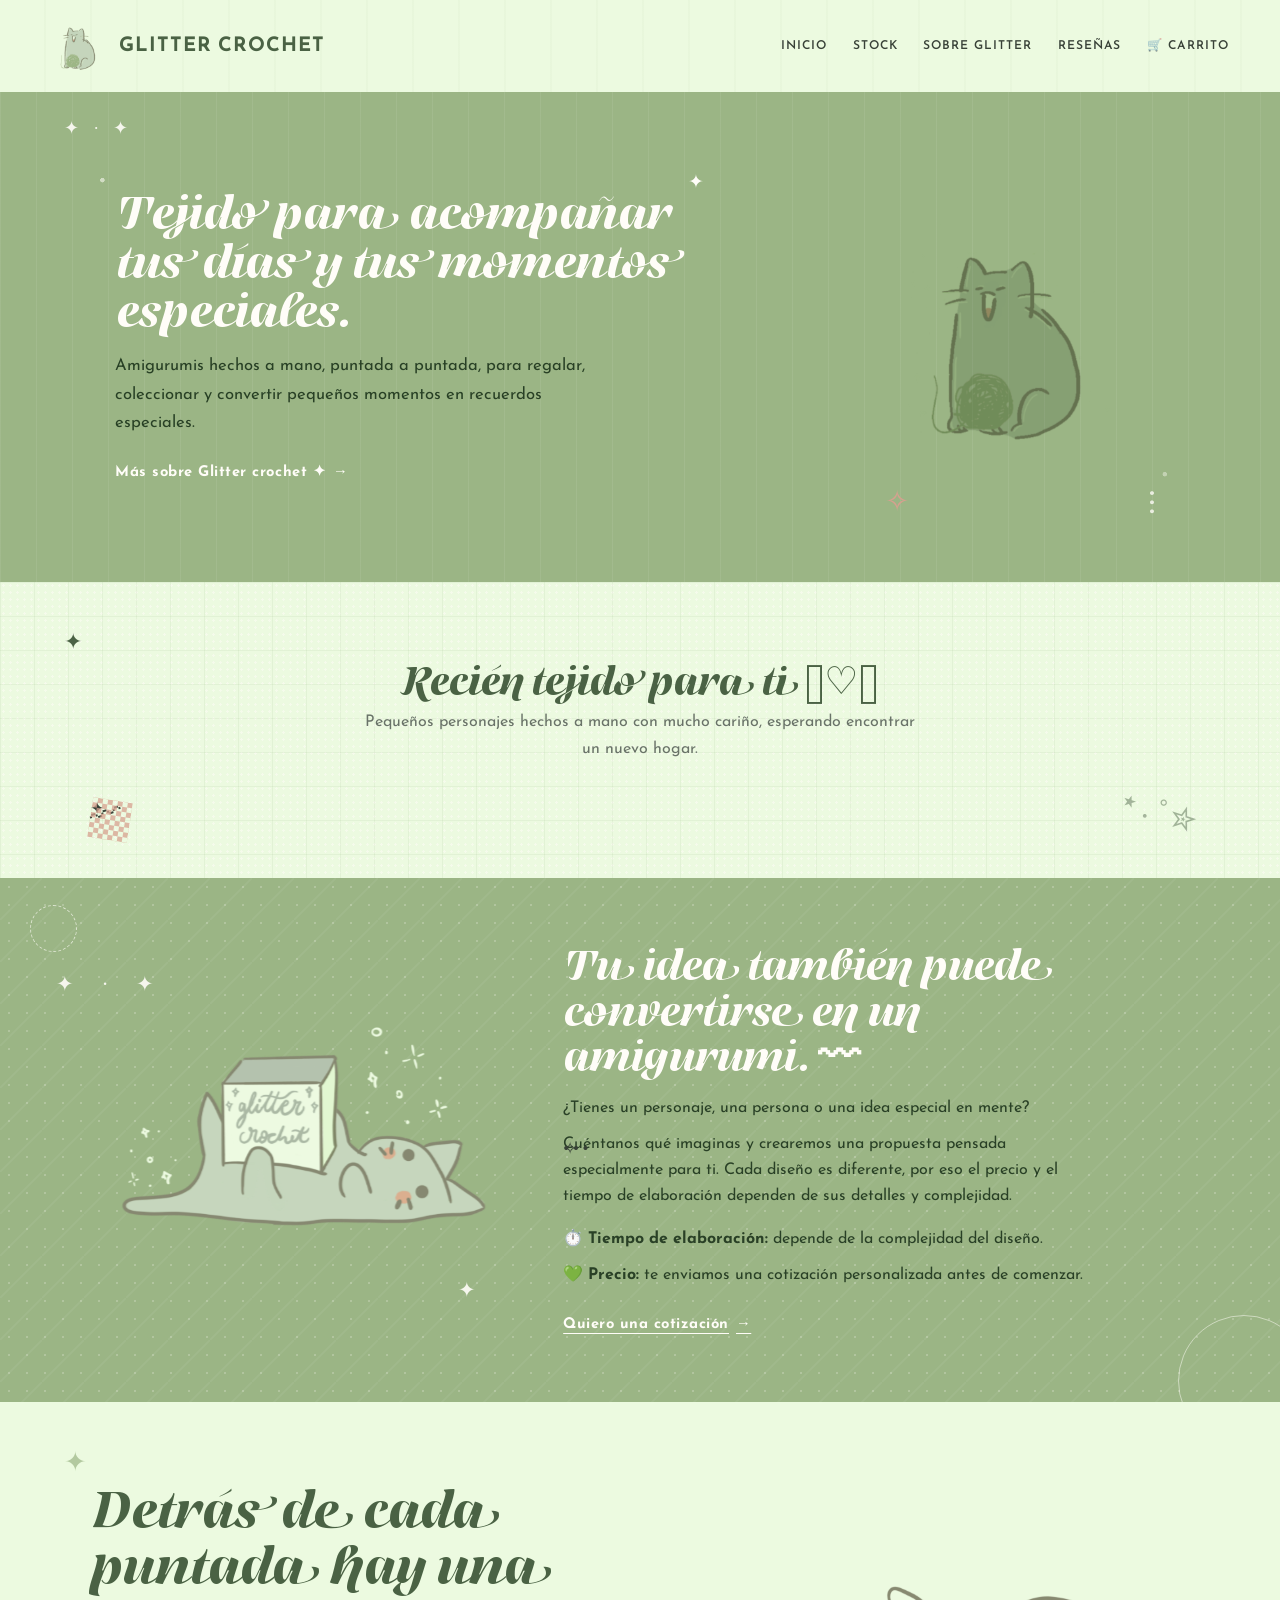
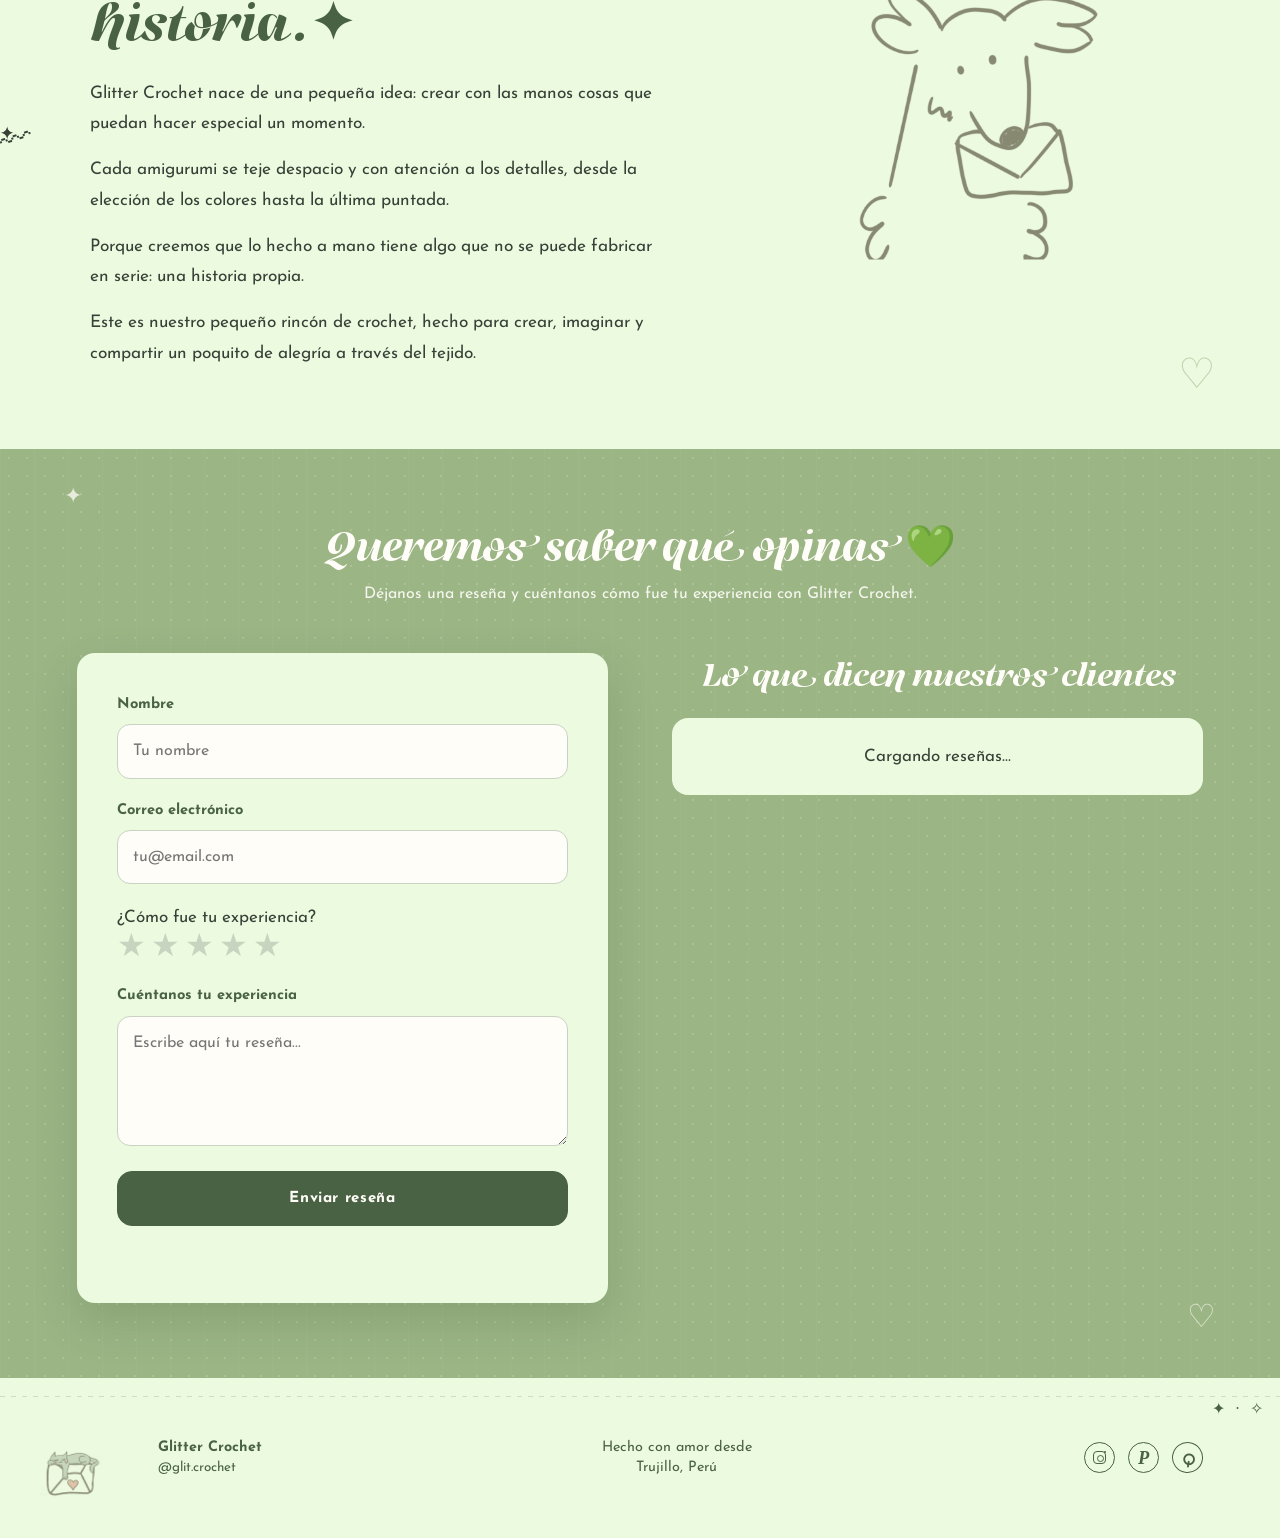
==== commit 56122e16: "Add files via upload" ====
--- a/index.html
+++ b/index.html
@@ -15,7 +15,7 @@
     <header>
 
     <a href="#inicio" class="logo">
-        <img src="img/logo.jpg.jpeg" alt="Glitter Crochet">
+        <img src="img/Logo.jpg.jpeg" alt="Glitter Crochet">
     </a>
 
     <a href="#inicio" class="marca">Glitter Crochet</a>
